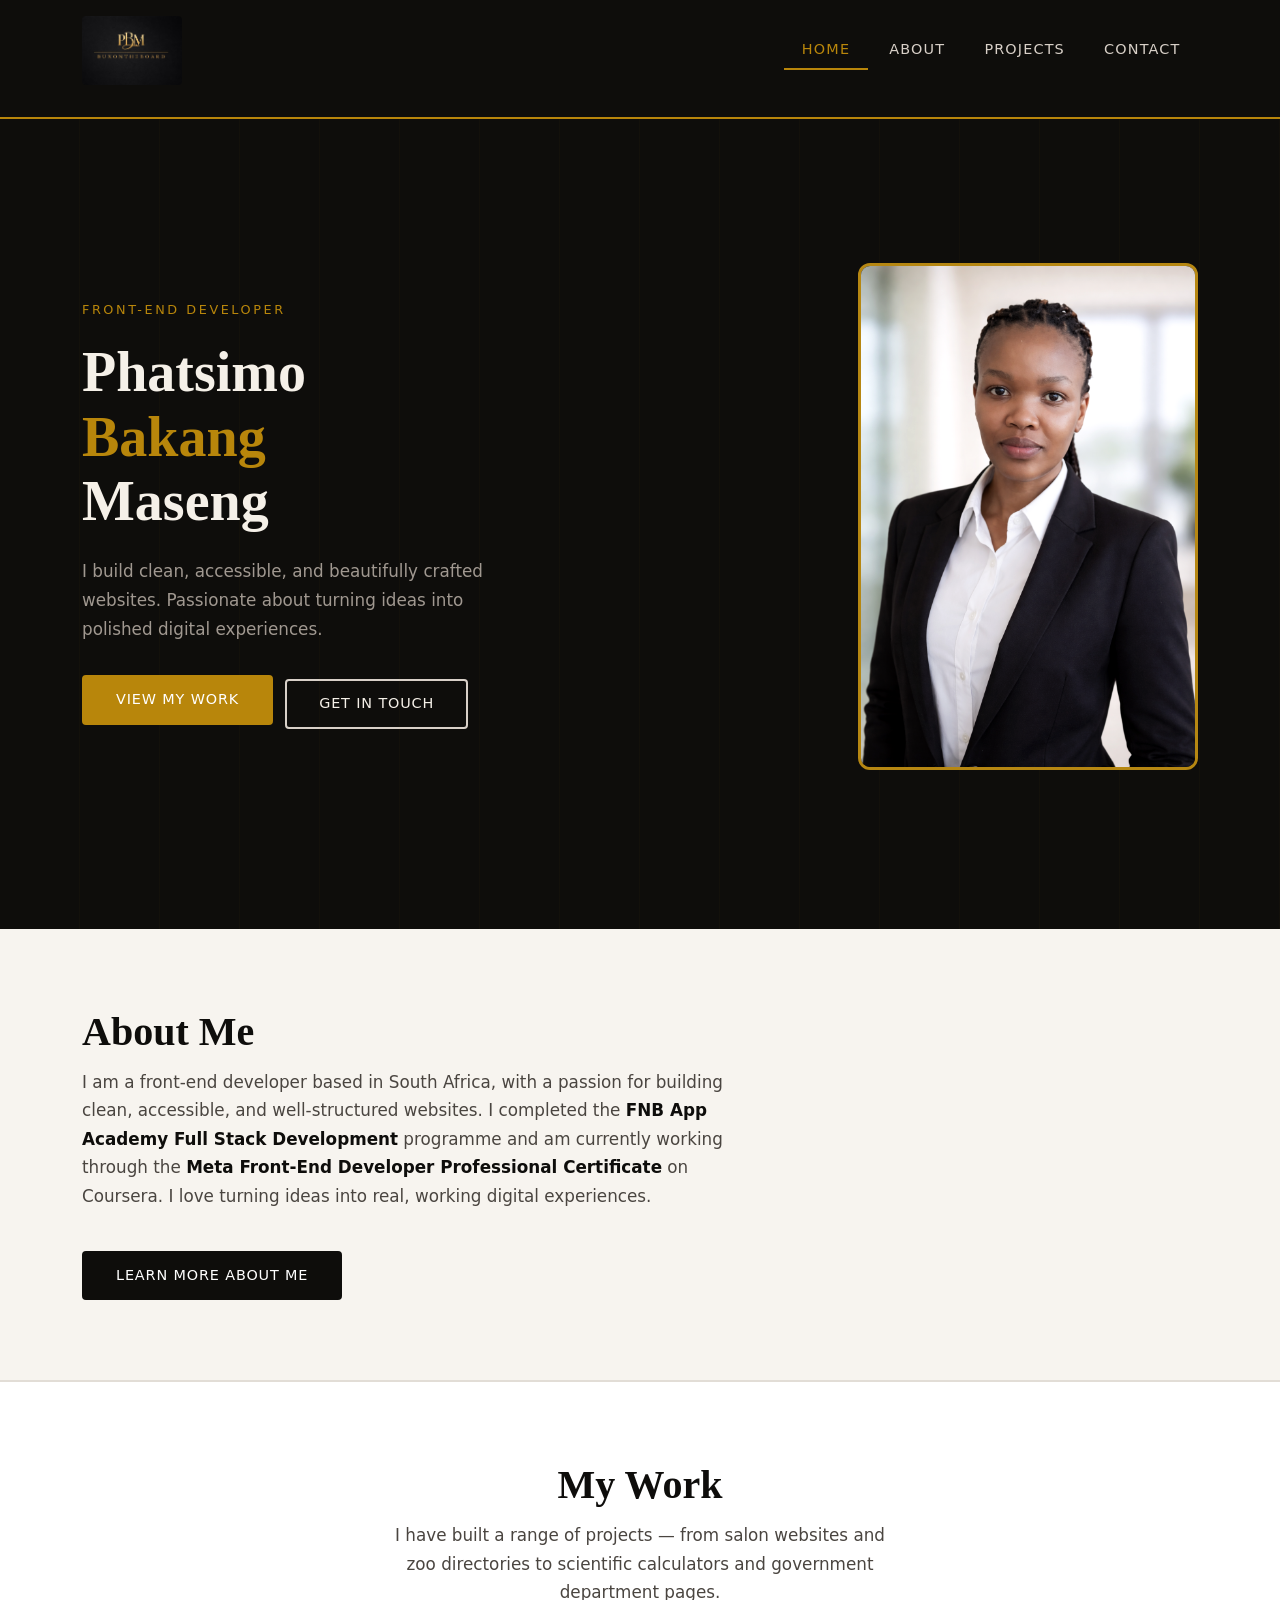
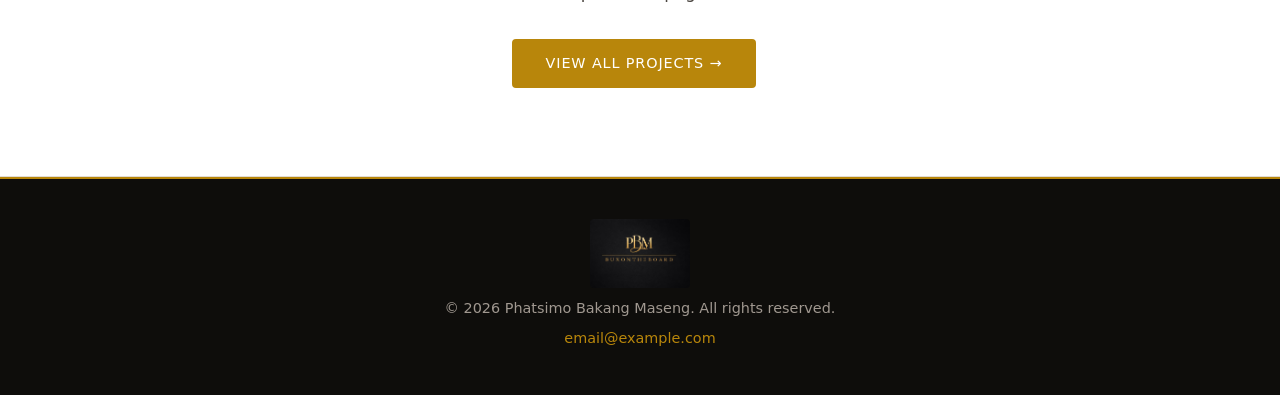
==== index.html @ 1e4f88f9 "Updated portfolio website" ====
<!DOCTYPE html>
<html lang="en">
<head>
  <meta charset="UTF-8">
  <meta name="viewport" content="width=device-width, initial-scale=1.0">
  <meta name="description" content="Phatsimo Bakang Maseng — Front-End Developer portfolio.">
  <title>My Portfolio | Phatsimo Maseng</title>
  <link rel="stylesheet" href="https://cdn.jsdelivr.net/npm/bootstrap@5.3.3/dist/css/bootstrap.min.css">
    <link rel="stylesheet" href="css/styles.css">
</head>
<body>

  <a class="skip-link" href="#main-content">Skip to main content</a>

  <header>
    <div class="container">
      <p id="site-logo" > 
          <img
            src="images/logo.jpg" alt="logo image" width='100px' height='100px'
            style="display: block; margin: 0 auto;"
          >
      </p>

      <nav id="main-nav" aria-label="Main navigation">
        <ul>
          <li><a href="index.html" class="nav-active" aria-current="page">Home</a></li>
          <li><a href="about.html">About</a></li>
          <li><a href="projects.html">Projects</a></li>
          <li><a href="contact.html">Contact</a></li>
        </ul>
      </nav>
    </div>
  </header>

  <main id="main-content">

    <section class="hero" aria-label="Introduction">
      <div class="hero-bg-lines" aria-hidden="true"></div>
      <article class="container hero-inner">
        <div class="hero-text">
          <p class="hero-label">Front-End Developer</p>
          <h1>Phatsimo<br><span class="text-accent">Bakang</span><br>Maseng</h1>
          <p class="hero-sub">
            I build clean, accessible, and beautifully crafted websites.
            Passionate about turning ideas into polished digital experiences.
          </p>
          <p class="hero-btns">
            <a href="projects.html" class="btn btn-primary">View My Work</a>
            <a href="contact.html" class="btn btn-ghost">Get In Touch</a>
          </p>
        </div>
        <figure class="hero-photo-wrap">
          <img
            src="images/Confident professional portrait.png"
            alt="Professional portrait of Phatsimo Bakang Maseng" class="hero-photo"  width="380" height="460"
          >
        </figure>
      </article>
    </section>

    <section class="intro section-gap" aria-labelledby="intro-heading">
      <article class="container">
        <h2 id="intro-heading">About Me</h2>
        <p>
          I am a front-end developer based in South Africa, with a passion for building
          clean, accessible, and well-structured websites. I completed the
          <strong>FNB App Academy Full Stack Development</strong> programme and am currently working
          through the <strong>Meta Front-End Developer Professional Certificate</strong> on Coursera.
          I love turning ideas into real, working digital experiences.
        </p>
        <a href="about.html" class="btn btn-dark">Learn More About Me</a>
      </article>
    </section>

    <section class="projects-cta section-gap" aria-labelledby="work-heading">
      <article class="container text-center">
        <h2 id="work-heading">My Work</h2>
        <p class="cta-sub">
          I have built a range of projects — from salon websites and zoo directories
          to scientific calculators and government department pages.
        </p>
        <a href="projects.html" class="btn btn-primary">View All Projects &#8594;</a>
      </article>
    </section>

  </main>

  <footer>
    <p class="footer-logo"> 

          <img
            src="images/logo.jpg" alt="logo image" width='100px' height='100px' style="display: block; margin: 0 auto;"
          >
    </p>
    <p>&copy; 2026 Phatsimo Bakang Maseng. All rights reserved.</p>
    <p><a href="mailto:email@example.com">email@example.com</a></p>
  </footer>

</body>
</html>
---- css/styles.css ----
/* ============================================================
   1. RESET — removes browser default margin and padding
   ============================================================ */
*, *::before, *::after {
  box-sizing: border-box;
  margin: 0;
  padding: 0;
}


/* ============================================================
   2. BASE STYLES — applies to the whole page
   ============================================================ */
html {
  scroll-behavior: smooth;
  font-size: 16px;
}

body {
  font-family: var(--bs-font-sans-serif);
  background-color: #f7f4ef;
  color: #0e0d0b;
  line-height: 1.7;
  min-height: 100vh;
  display: flex;
  flex-direction: column;
}

/* Headings use the decorative serif font */
h1, h2, h3, h4 {
  font-family: Georgia, 'Times New Roman', serif;
  line-height: 1.15;
  color: #0e0d0b;
}

h1 { font-size: 3.5rem;  font-weight: 700; }
h2 { font-size: 2.5rem;  font-weight: 600; margin-bottom: 0.8rem; }
h3 { font-size: 1.35rem; font-weight: 600; margin-bottom: 0.4rem; }

p {
  color: #4a4540;
  margin-bottom: 1rem;
}

a {
  color: #b8860b;
  text-decoration: none;
  transition: color 0.22s ease;
}

/* Pseudo-class: :hover on links */
a:hover {
  color: #d4a017;
  text-decoration: underline;
}

img {
  max-width: 100%;
  height: auto;
  display: block;
  border-radius: 4px;
}

ul { list-style: none; }


/* ============================================================
   3. LAYOUT HELPERS
   ============================================================ */
.container {
  width: 92%;
  max-width: 1140px;
  margin-left: auto;
  margin-right: auto;
}

/* Makes main content grow so footer always stays at the bottom */
main { flex: 1; }

.section-gap  { padding: 5rem 0; }
.text-accent  { color: #b8860b; }
.text-center  { text-align: center; }


/* ============================================================
   4. SKIP LINK — lets keyboard users jump past the navigation
   ============================================================ */
.skip-link {
  position: absolute;
  top: -120px;
  left: 1rem;
  background-color: #b8860b;
  color: #ffffff;
  padding: 0.5rem 1rem;
  border-radius: 4px;
  font-weight: 700;
  z-index: 9999;
  transition: top 0.2s;
}

/* Pseudo-class: :focus — shows the link when keyboard-tabbed to */
.skip-link:focus { top: 1rem; }


/* ============================================================
   5. HEADER & NAVIGATION
   ============================================================ */
header {
  background-color: #0e0d0b;
  position: sticky;
  top: 0;
  z-index: 100;
  padding: 1rem 0;
  border-bottom: 2px solid #b8860b;
}

/* Descendant selector — the inner wrapper inside header */
header .container {
  display: flex;
  align-items: center;
  justify-content: space-between;
  gap: 1rem;
  flex-wrap: wrap;
}

/* ID selector — the PM logo */
#site-logo {
  font-family: Georgia, 'Times New Roman', serif;
  font-size: 1.8rem;
  font-weight: 700;
  color: #b8860b;
  letter-spacing: 0.06em;
}

/* ID + descendant selectors — nav links list */
#main-nav ul {
  display: flex;
  gap: 0.25rem;
  flex-wrap: wrap;
}

#main-nav ul li a {
  display: inline-block;
  padding: 0.4rem 1.1rem;
  color: #d8d0c8;
  font-size: 0.9rem;
  letter-spacing: 0.08em;
  text-transform: uppercase;
  border-bottom: 2px solid transparent;
  transition: color 0.22s ease, border-color 0.22s ease;
}

/* Pseudo-class: :hover on nav links */
#main-nav ul li a:hover {
  color: #d4a017;
  border-bottom-color: #d4a017;
  text-decoration: none;
}

/* Pseudo-class: :focus — visible outline for keyboard users */
#main-nav ul li a:focus {
  outline: 2px solid #b8860b;
  outline-offset: 3px;
  border-radius: 2px;
}

/* Class selector — highlights the current active page in the nav */
.nav-active {
  color: #b8860b !important;
  border-bottom-color: #b8860b !important;
}


/* ============================================================
   6. BUTTONS
   ============================================================ */
.btn {
  display: inline-block;
  padding: 0.75rem 2rem;
  border-radius: 4px;
  font-family: var(--bs-font-sans-serif);
  font-weight: 500;
  font-size: 0.9rem;
  letter-spacing: 0.06em;
  text-transform: uppercase;
  transition: background-color 0.22s ease, color 0.22s ease, transform 0.22s ease;
  cursor: pointer;
  border: 2px solid transparent;
  text-decoration: none;
}

/* Gold filled button */
.btn-primary {
  background-color: #b8860b;
  color: #ffffff;
  border-color: #b8860b;
  margin-right: 0.75rem;
  margin-bottom: 0.5rem;
}

.btn-primary:hover {
  background-color: #d4a017;
  border-color: #d4a017;
  color: #ffffff;
  transform: translateY(-2px);
  text-decoration: none;
}

/* Transparent outline button (used on dark hero background) */
.btn-ghost {
  background-color: transparent;
  color: #f5f0e8;
  border-color: #d8d0c8;
}

.btn-ghost:hover {
  background-color: rgba(255, 255, 255, 0.1);
  color: #ffffff;
  text-decoration: none;
}

/* Black filled button */
.btn-dark {
  background-color: #0e0d0b;
  color: #ffffff;
  border-color: #0e0d0b;
  margin-top: 0.5rem;
}

.btn-dark:hover {
  background-color: #2a2926;
  transform: translateY(-2px);
  text-decoration: none;
}

/* Makes a button stretch full width */
.btn-full { width: 100%; text-align: center; }


/* ============================================================
   7. HERO SECTION (index.html home page)
   ============================================================ */
.hero {
  background-color: #0e0d0b;
  min-height: 90vh;
  display: flex;
  align-items: center;
  position: relative;
  overflow: hidden;
  padding: 4rem 0;
}

/* Decorative gold vertical lines in the background */
.hero-bg-lines {
  position: absolute;
  inset: 0;
  background-image: repeating-linear-gradient(
    90deg,
    transparent,
    transparent 79px,
    rgba(184, 134, 11, 0.06) 80px
  );
  pointer-events: none;
}

.hero-inner {
  display: flex;
  align-items: center;
  justify-content: space-between;
  gap: 4rem;
  flex-wrap: wrap;
}

.hero-text { max-width: 540px; }

.hero-label {
  font-size: 0.8rem;
  letter-spacing: 0.2em;
  text-transform: uppercase;
  color: #b8860b;
  margin-bottom: 1.2rem;
}

/* Hero h1 is light coloured because background is dark */
.hero h1 {
  color: #f5f0e8;
  margin-bottom: 1.5rem;
}

.hero-sub {
  color: #a09890;
  font-size: 1.05rem;
  max-width: 440px;
  margin-bottom: 2rem;
}

.hero-btns {
  display: flex;
  flex-wrap: wrap;
  align-items: center;
}

/* Descendant selector — the figure (photo wrapper) inside .hero */
.hero .hero-photo-wrap {
  position: relative;
  flex-shrink: 0;
}

.hero-photo {
  width: 340px;
  height: auto;
  object-fit: cover;
  border-radius: 12px;
  border: 3px solid #b8860b;
  filter: grayscale(10%) contrast(1.05);
}


/* ============================================================
   8. INTRO & PROJECTS CTA SECTIONS (index.html)
   ============================================================ */
.intro {
  border-bottom: 1px solid #e2ddd6;
}

.intro p {
  max-width: 680px;
  font-size: 1.05rem;
  margin-bottom: 2rem;
}

/* Bold text inside intro stays dark so it stands out */
.intro strong {
  color: #0e0d0b;
  font-weight: 600;
}

.projects-cta {
  background-color: #ffffff;
  border-top: 1px solid #e2ddd6;
  border-bottom: 1px solid #e2ddd6;
  text-align: center;
}

.cta-sub {
  max-width: 520px;
  margin: 0 auto 2rem;
  font-size: 1.05rem;
}


/* ============================================================
   9. PAGE BANNER (top of about, projects, contact pages)
   ============================================================ */
.page-banner {
  background-color: #0e0d0b;
  padding: 4rem 0 3rem;
  text-align: center;
  border-bottom: 2px solid #b8860b;
}

/* Light heading because background is dark */
.page-banner h1 {
  color: #f5f0e8;
  font-size: 3.5rem;
}

.page-banner p {
  color: #a09890;
  max-width: 520px;
  margin: 0.8rem auto 0;
}


/* ============================================================
   10. ABOUT PAGE LAYOUT
   ============================================================ */
.about-grid {
  display: flex;
  gap: 4rem;
  align-items: flex-start;
  flex-wrap: wrap;
}

/* The text/table side stretches to fill available space */
.about-grid > section {
  flex: 1;
  min-width: 280px;
}

.about-figure {
  flex-shrink: 0;
  text-align: center;
}

.about-photo {
  width: 280px;
  border-radius: 12px;
  border: 3px solid #b8860b;
  box-shadow: 0 4px 24px rgba(14, 13, 11, 0.09);
  margin-bottom: 0.5rem;
}

.about-figure figcaption {
  color: #4a4540;
  font-size: 0.88rem;
}


/* ============================================================
   11. DATA TABLE (skills table on about.html)
   Styled with borders, spacing, and alternating row colours.
   ============================================================ */
.skills-table {
  width: 100%;
  border-collapse: collapse;
  margin: 1.5rem 0 2rem;
  font-size: 0.95rem;
  box-shadow: 0 4px 24px rgba(14, 13, 11, 0.09);
  border-radius: 12px;
  overflow: hidden;
}

/* Descendant selector — the header row of the table */
.skills-table thead {
  background-color: #0e0d0b;
  color: #f5f0e8;
}

.skills-table thead th {
  padding: 1rem 1.3rem;
  text-align: left;
  font-family: Georgia, 'Times New Roman', serif;
  font-size: 1rem;
  letter-spacing: 0.05em;
  border: 1px solid #2a2926;
}

.skills-table tbody tr {
  border-bottom: 1px solid #e2ddd6;
  transition: background-color 0.22s ease;
}

/* Pseudo-class: :nth-child — gives every second row a slightly different background */
.skills-table tbody tr:nth-child(even) {
  background-color: #f5f1eb;
}

/* Pseudo-class: :hover — highlights a row when mouse hovers over it */
.skills-table tbody tr:hover {
  background-color: #ede8df;
}

.skills-table td {
  padding: 0.85rem 1.3rem;
  color: #0e0d0b;
  border: 1px solid #e2ddd6;
}


/* ============================================================
   12. CERTIFICATIONS SECTION (about.html)
   ============================================================ */
.certs-section {
  background-color: #ffffff;
}

.certs-grid {
  display: grid;
  grid-template-columns: repeat(auto-fill, minmax(260px, 1fr));
  gap: 1.5rem;
  margin-top: 1.5rem;
  list-style: none;
  padding: 0;
}

/* Class selector — each certificate card */
.cert-card {
  background-color: #f7f4ef;
  border: 1px solid #e2ddd6;
  border-radius: 12px;
  overflow: hidden;
  box-shadow: 0 4px 24px rgba(14, 13, 11, 0.09);
  transition: transform 0.22s ease, box-shadow 0.22s ease;
}

/* Pseudo-class: :hover — card lifts up slightly on hover */
.cert-card:hover {
  transform: translateY(-4px);
  box-shadow: 0 12px 36px rgba(14, 13, 11, 0.13);
}

.cert-card img {
  width: 100%;
  height: 190px;
  object-fit: cover;
  border-radius: 0;
  border-bottom: 2px solid #b8860b;
}

/* Descendant selector — issuer text inside a cert-card */
.cert-card .cert-issuer {
  display: block;
  font-size: 0.72rem;
  letter-spacing: 0.12em;
  text-transform: uppercase;
  color: #b8860b;
  padding: 0.8rem 1rem 0.2rem;
  margin: 0;
}

/* Descendant selector — cert name inside a cert-card */
.cert-card .cert-name {
  display: block;
  font-family: Georgia, 'Times New Roman', serif;
  font-size: 1rem;
  font-weight: 600;
  color: #0e0d0b;
  padding: 0 1rem 1rem;
  margin: 0;
}


/* ============================================================
   13. PROJECTS PAGE
   ============================================================ */
.projects-full-grid {
  list-style: none;
  padding: 0;
  display: grid;
  grid-template-columns: repeat(auto-fill, minmax(320px, 1fr));
  gap: 2rem;
  margin-top: 2rem;
}

/* Class selector — each project card */
.project-card {
  background-color: #ffffff;
  border: 1px solid #e2ddd6;
  border-radius: 12px;
  overflow: hidden;
  box-shadow: 0 4px 24px rgba(14, 13, 11, 0.09);
  transition: box-shadow 0.22s ease, transform 0.22s ease;
}

/* Pseudo-class: :hover — card lifts on hover */
.project-card:hover {
  box-shadow: 0 12px 40px rgba(14, 13, 11, 0.15);
  transform: translateY(-4px);
}

.project-img-wrap {
  margin: 0;
  overflow: hidden;
}

/* Descendant + pseudo-class — image zooms slightly when card is hovered */
.project-card:hover .project-img-wrap img {
  transform: scale(1.04);
}

.project-img-wrap img {
  width: 100%;
  height: 220px;
  object-fit: contain;
  border-radius: 0;
  transition: transform 0.4s ease;
}

.project-info {
  padding: 1.4rem 1.6rem 1.6rem;
}

/* Descendant selector — the small tag badge inside project-info */
.project-info .project-tag {
  display: inline-block;
  background-color: #f0ebe2;
  color: #b8860b;
  font-size: 0.72rem;
  letter-spacing: 0.1em;
  text-transform: uppercase;
  padding: 0.2rem 0.7rem;
  border-radius: 20px;
  margin-bottom: 0.7rem;
  border: 1px solid #e2ddd6;
}


/* ============================================================
   14. CONTACT FORM
   ============================================================ */
.form-wrap {
  max-width: 700px;
  margin: 0 auto;
  background-color: #ffffff;
  border: 1px solid #e2ddd6;
  border-radius: 12px;
  padding: 2.5rem;
  box-shadow: 0 4px 24px rgba(14, 13, 11, 0.09);
}

.form-group {
  margin-bottom: 1.5rem;
}

/* Descendant selector — labels inside form groups */
.form-group label {
  display: block;
  font-weight: 500;
  color: #0e0d0b;
  margin-bottom: 0.45rem;
  font-size: 0.9rem;
  letter-spacing: 0.03em;
}

.form-group input[type="text"],
.form-group input[type="email"],
.form-group input[type="tel"],
.form-group textarea,
.form-group select {
  width: 100%;
  padding: 0.8rem 1rem;
  background-color: #f7f4ef;
  color: #0e0d0b;
  border: 1.5px solid #e2ddd6;
  border-radius: 4px;
  font-family: var(--bs-font-sans-serif);
  font-size: 0.97rem;
  transition: border-color 0.22s ease, box-shadow 0.22s ease;
}

/* Pseudo-class: :focus — gold glow when user clicks into a field */
.form-group input:focus,
.form-group textarea:focus,
.form-group select:focus {
  border-color: #b8860b;
  box-shadow: 0 0 0 3px rgba(184, 134, 11, 0.18);
  outline: none;
}

.form-group textarea {
  min-height: 150px;
  resize: vertical;
}

fieldset.form-group {
  border: 1.5px solid #e2ddd6;
  border-radius: 4px;
  padding: 1rem 1.2rem;
}

fieldset.form-group legend {
  font-weight: 500;
  color: #0e0d0b;
  font-size: 0.9rem;
  padding: 0 0.4rem;
  letter-spacing: 0.03em;
}

.checkbox-group {
  display: flex;
  flex-direction: column;
  gap: 0.5rem;
  margin-top: 0.5rem;
}

.checkbox-group label {
  display: flex;
  align-items: center;
  gap: 0.6rem;
  font-weight: 400;
  cursor: pointer;
}

.radio-group input,
.checkbox-group input {
  accent-color: #b8860b;
}

.checkbox-inline {
  display: flex;
  align-items: center;
  gap: 0.6rem;
  font-weight: 400;
  cursor: pointer;
}

/* Red asterisk on required fields */
.required-mark {
  color: #c0392b;
  font-weight: 700;
}


/* ============================================================
   15. FOOTER
   Centred text — the starter had it left-aligned which was wrong.
   ============================================================ */
footer {
  background-color: #0e0d0b;
  padding: 2.5rem 1rem;
  text-align: center;
  border-top: 2px solid #b8860b;
  margin-top: auto;
}

footer p {
  color: #a09890;
  margin-bottom: 0.3rem;
  font-size: 0.9rem;
}

footer a       { color: #b8860b; }
footer a:hover { color: #d4a017; }

.footer-logo {
  font-family: Georgia, 'Times New Roman', serif;
  font-size: 2rem;
  color: #b8860b;
  font-weight: 700;
  margin-bottom: 0.5rem;
}


/* ============================================================
   16. RESPONSIVE — makes the site work on smaller screens
   ============================================================ */
@media (max-width: 860px) {
  h1 { font-size: 2.4rem; }

  .hero-inner {
    flex-direction: column;
    text-align: center;
  }

  .hero-photo-wrap { order: -1; margin: 0 auto; }
  .hero-sub        { margin-left: auto; margin-right: auto; }
  .hero-btns       { justify-content: center; }

  .about-grid  { flex-direction: column; }
  .about-photo { max-width: 240px; margin: 0 auto; }
}

@media (max-width: 520px) {
  .form-wrap { padding: 1.5rem; }
}
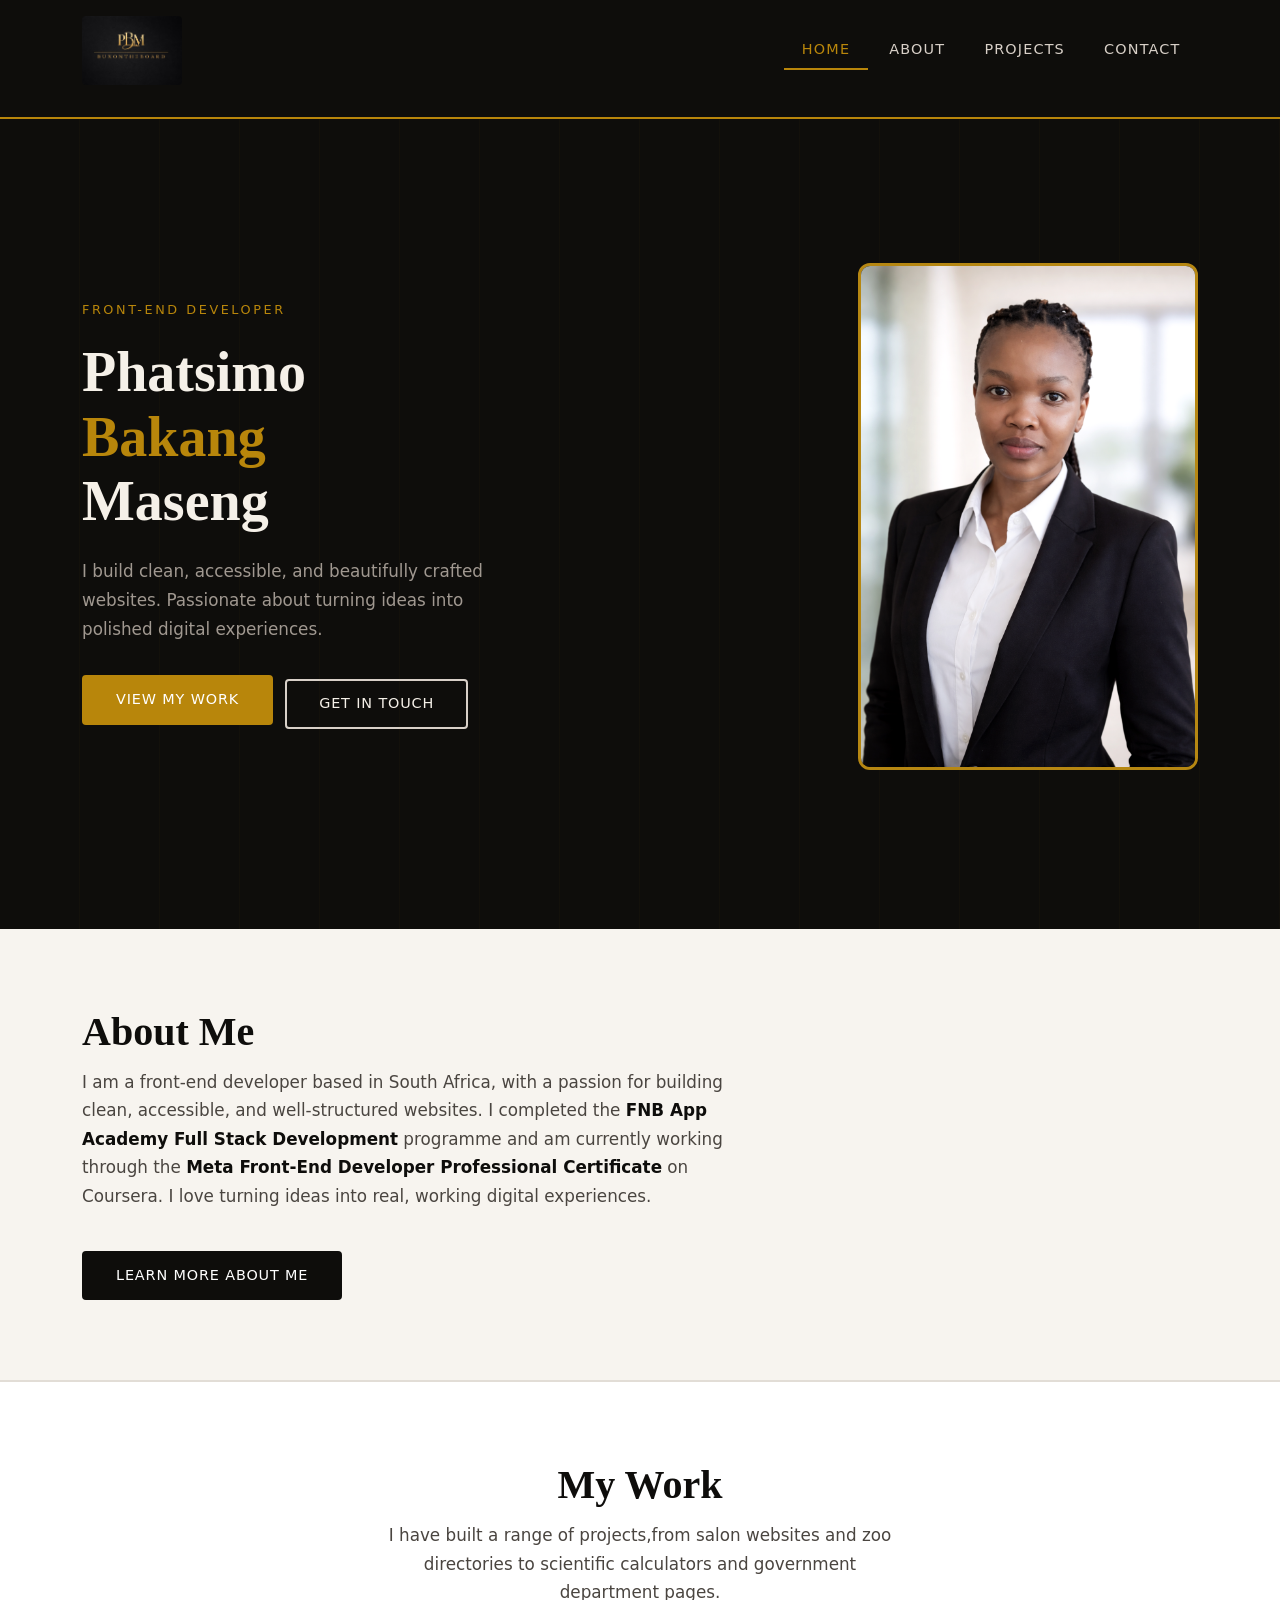
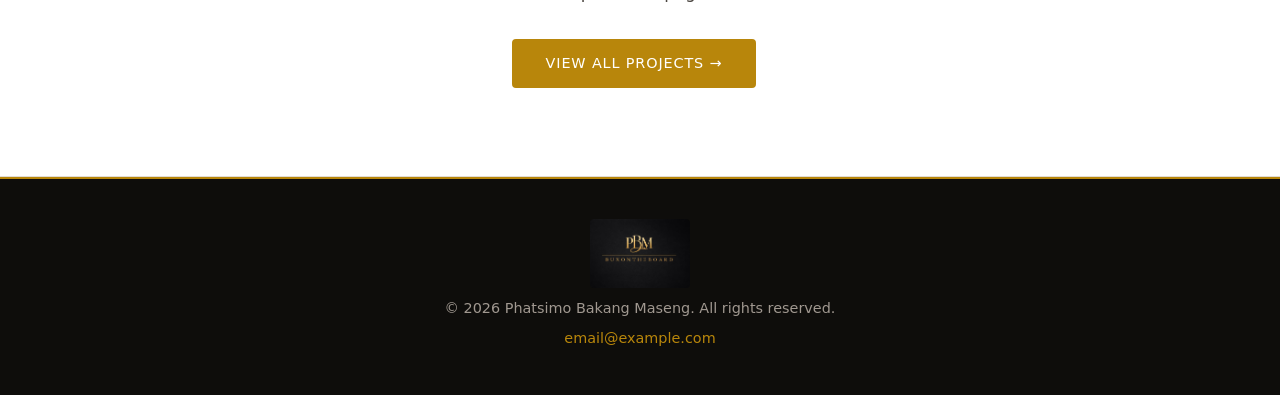
==== commit a892ae9e: "text changes" ====
--- a/index.html
+++ b/index.html
@@ -76,7 +76,7 @@
       <article class="container text-center">
         <h2 id="work-heading">My Work</h2>
         <p class="cta-sub">
-          I have built a range of projects — from salon websites and zoo directories
+          I have built a range of projects,from salon websites and zoo directories
           to scientific calculators and government department pages.
         </p>
         <a href="projects.html" class="btn btn-primary">View All Projects &#8594;</a>
--- a/css/styles.css
+++ b/css/styles.css
@@ -319,7 +319,7 @@
 
 
 /* ============================================================
-   8. INTRO & PROJECTS CTA SECTIONS (index.html)
+   8. INTRO & PROJECTS SECTIONS (index.html)
    ============================================================ */
 .intro {
   border-bottom: 1px solid #e2ddd6;
